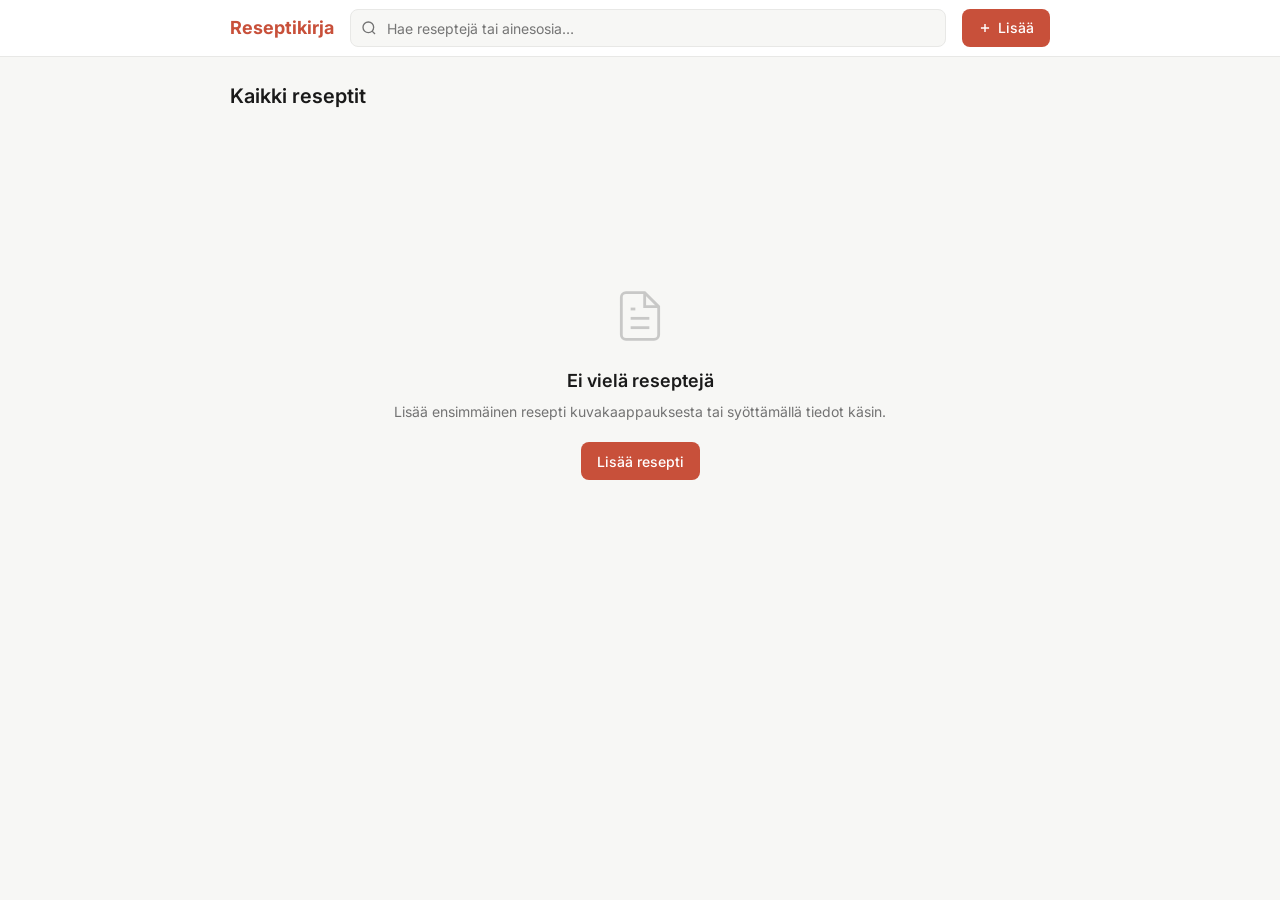
==== index.html @ 5a84fb11 "Rakenna reseptikirja-sovellus (HTML/CSS/JS) Ominaisuudet: - Reseptiluettelo hakutoiminnolla (otsikko" ====
<!DOCTYPE html>
<html lang="fi">
<head>
  <meta charset="UTF-8">
  <meta name="viewport" content="width=device-width, initial-scale=1">
  <title>Reseptikirja</title>
  <link rel="stylesheet" href="css/style.css">
</head>
<body>

<header class="topbar">
  <div class="container topbar-inner">
    <span class="logo">Reseptikirja</span>
    <div class="search-wrap">
      <svg width="16" height="16" viewBox="0 0 24 24" fill="none" stroke="currentColor" stroke-width="2">
        <circle cx="11" cy="11" r="8"/><path d="m21 21-4.35-4.35"/>
      </svg>
      <input id="search" type="search" placeholder="Hae reseptejä tai ainesosia…" autocomplete="off">
    </div>
    <a href="lisaa.html" class="btn btn-primary">
      <svg width="14" height="14" viewBox="0 0 24 24" fill="none" stroke="currentColor" stroke-width="2.5"><path d="M12 5v14M5 12h14"/></svg>
      Lisää
    </a>
  </div>
</header>

<main class="container">
  <div class="section-header">
    <h1>Kaikki reseptit</h1>
    <span id="recipe-count" class="count"></span>
  </div>

  <div id="recipe-grid" class="grid"></div>

  <div id="empty-state" class="empty" hidden>
    <svg width="56" height="56" viewBox="0 0 24 24" fill="none" stroke="currentColor" stroke-width="1.2">
      <path d="M14 2H6a2 2 0 0 0-2 2v16a2 2 0 0 0 2 2h12a2 2 0 0 0 2-2V8z"/>
      <polyline points="14 2 14 8 20 8"/>
      <line x1="16" y1="13" x2="8" y2="13"/>
      <line x1="16" y1="17" x2="8" y2="17"/>
      <polyline points="10 9 9 9 8 9"/>
    </svg>
    <h2>Ei vielä reseptejä</h2>
    <p>Lisää ensimmäinen resepti kuvakaappauksesta tai syöttämällä tiedot käsin.</p>
    <a href="lisaa.html" class="btn btn-primary">Lisää resepti</a>
  </div>
</main>

<script src="js/db.js"></script>
<script src="js/index.js"></script>
</body>
</html>
---- css/style.css ----
@import url('https://fonts.googleapis.com/css2?family=Inter:wght@400;500;600;700&display=swap');

*, *::before, *::after { box-sizing: border-box; margin: 0; padding: 0; }

:root {
  --accent: #c8503a;
  --accent-light: #fdf1ee;
  --text: #1a1a1a;
  --muted: #737373;
  --border: #e8e8e6;
  --surface: #ffffff;
  --bg: #f7f7f5;
  --radius: 10px;
  --shadow: 0 1px 4px rgba(0,0,0,.07), 0 0 0 1px var(--border);
}

body {
  font-family: 'Inter', sans-serif;
  background: var(--bg);
  color: var(--text);
  line-height: 1.55;
  min-height: 100vh;
}

a { color: inherit; text-decoration: none; }

/* ── Layout ── */
.container {
  max-width: 860px;
  margin: 0 auto;
  padding: 0 20px;
}

/* ── Top bar ── */
.topbar {
  background: var(--surface);
  border-bottom: 1px solid var(--border);
  position: sticky;
  top: 0;
  z-index: 10;
}
.topbar-inner {
  display: flex;
  align-items: center;
  gap: 16px;
  height: 56px;
}
.logo {
  font-size: 18px;
  font-weight: 700;
  color: var(--accent);
  white-space: nowrap;
}
.search-wrap {
  flex: 1;
  position: relative;
}
.search-wrap svg {
  position: absolute;
  left: 11px;
  top: 50%;
  transform: translateY(-50%);
  color: var(--muted);
  pointer-events: none;
}
#search {
  width: 100%;
  height: 38px;
  border: 1px solid var(--border);
  border-radius: 8px;
  padding: 0 12px 0 36px;
  font: inherit;
  font-size: 14px;
  background: var(--bg);
  outline: none;
  transition: border-color .15s;
}
#search:focus { border-color: var(--accent); background: var(--surface); }

/* ── Buttons ── */
.btn {
  display: inline-flex;
  align-items: center;
  gap: 6px;
  height: 38px;
  padding: 0 16px;
  border-radius: 8px;
  border: none;
  font: inherit;
  font-size: 14px;
  font-weight: 500;
  cursor: pointer;
  transition: opacity .15s, background .15s;
  white-space: nowrap;
}
.btn-primary { background: var(--accent); color: #fff; }
.btn-primary:hover { opacity: .88; }
.btn-ghost { background: transparent; color: var(--text); border: 1px solid var(--border); }
.btn-ghost:hover { background: var(--bg); }
.btn-danger { background: transparent; color: #c0392b; border: 1px solid #e8c5c2; }
.btn-danger:hover { background: #fdf1ee; }
.btn-sm { height: 30px; padding: 0 10px; font-size: 13px; }
.btn:disabled { opacity: .45; cursor: not-allowed; }

/* ── Recipe grid ── */
.section-header {
  display: flex;
  align-items: center;
  justify-content: space-between;
  padding: 24px 0 16px;
}
.section-header h1 { font-size: 20px; font-weight: 600; }
.count { font-size: 13px; color: var(--muted); }

.grid {
  display: grid;
  grid-template-columns: repeat(auto-fill, minmax(220px, 1fr));
  gap: 14px;
  padding-bottom: 80px;
}

.card {
  display: block;
  background: var(--surface);
  border-radius: var(--radius);
  box-shadow: var(--shadow);
  padding: 18px;
  transition: box-shadow .15s, transform .15s;
  cursor: pointer;
}
.card:hover {
  box-shadow: 0 4px 16px rgba(0,0,0,.1), 0 0 0 1px var(--border);
  transform: translateY(-1px);
}
.card-title {
  font-size: 16px;
  font-weight: 600;
  margin-bottom: 4px;
  line-height: 1.3;
}
.card-meta {
  font-size: 13px;
  color: var(--muted);
  margin-bottom: 10px;
}

/* ── Tags ── */
.tags { display: flex; flex-wrap: wrap; gap: 5px; }
.tag {
  font-size: 12px;
  font-weight: 500;
  padding: 2px 8px;
  border-radius: 20px;
  background: var(--accent-light);
  color: var(--accent);
}

/* ── Empty state ── */
.empty {
  text-align: center;
  padding: 80px 20px;
  color: var(--muted);
}
.empty svg { margin-bottom: 16px; opacity: .35; }
.empty h2 { font-size: 18px; font-weight: 600; color: var(--text); margin-bottom: 6px; }
.empty p { font-size: 14px; margin-bottom: 20px; }

/* ── Back link ── */
.back-link {
  display: inline-flex;
  align-items: center;
  gap: 5px;
  font-size: 14px;
  color: var(--muted);
  padding: 20px 0 0;
  transition: color .15s;
}
.back-link:hover { color: var(--text); }

/* ── Recipe view ── */
.recipe-header { padding: 20px 0 24px; border-bottom: 1px solid var(--border); margin-bottom: 28px; }
.recipe-title { font-size: 28px; font-weight: 700; line-height: 1.25; margin-bottom: 8px; }
.recipe-meta { display: flex; align-items: center; gap: 12px; flex-wrap: wrap; }
.servings-control {
  display: flex;
  align-items: center;
  gap: 8px;
  background: var(--bg);
  border: 1px solid var(--border);
  border-radius: 8px;
  padding: 5px 12px;
  font-size: 14px;
  font-weight: 500;
}
.servings-btn {
  width: 22px; height: 22px;
  border-radius: 50%;
  border: 1px solid var(--border);
  background: var(--surface);
  cursor: pointer;
  font-size: 16px;
  line-height: 1;
  display: flex; align-items: center; justify-content: center;
  color: var(--accent);
  transition: background .15s;
}
.servings-btn:hover { background: var(--accent-light); }
#servings-value { min-width: 20px; text-align: center; }

.recipe-actions { display: flex; gap: 8px; }

.recipe-body { display: grid; grid-template-columns: 300px 1fr; gap: 40px; padding-bottom: 60px; }
@media (max-width: 640px) { .recipe-body { grid-template-columns: 1fr; } }

.ingredients-col h2, .instructions-col h2 {
  font-size: 15px;
  font-weight: 600;
  text-transform: uppercase;
  letter-spacing: .04em;
  color: var(--muted);
  margin-bottom: 14px;
}
.section-name {
  font-size: 14px;
  font-weight: 600;
  margin: 16px 0 8px;
  color: var(--text);
}
.section-name:first-child { margin-top: 0; }

.ingredients-table { width: 100%; border-collapse: collapse; }
.ingredients-table td { padding: 5px 0; vertical-align: top; font-size: 15px; }
.ingredients-table td.amt { color: var(--muted); padding-right: 14px; white-space: nowrap; text-align: right; font-variant-numeric: tabular-nums; }

.instructions-list { padding-left: 0; list-style: none; counter-reset: step; }
.instructions-list li {
  counter-increment: step;
  display: flex;
  gap: 14px;
  padding: 10px 0;
  border-bottom: 1px solid var(--border);
  font-size: 15px;
  line-height: 1.6;
}
.instructions-list li:last-child { border-bottom: none; }
.instructions-list li::before {
  content: counter(step);
  min-width: 24px;
  height: 24px;
  border-radius: 50%;
  background: var(--accent);
  color: #fff;
  font-size: 12px;
  font-weight: 700;
  display: flex;
  align-items: center;
  justify-content: center;
  flex-shrink: 0;
  margin-top: 2px;
}

.notes-box {
  background: var(--accent-light);
  border-left: 3px solid var(--accent);
  border-radius: 0 var(--radius) var(--radius) 0;
  padding: 14px 16px;
  margin-top: 20px;
  font-size: 14px;
  line-height: 1.6;
}
.notes-box strong { display: block; margin-bottom: 4px; font-size: 13px; color: var(--accent); }

/* ── Add/Edit form ── */
.page-title { font-size: 22px; font-weight: 700; padding: 20px 0 24px; }

.form-card {
  background: var(--surface);
  border-radius: var(--radius);
  box-shadow: var(--shadow);
  padding: 24px;
  margin-bottom: 16px;
}
.form-card h3 { font-size: 15px; font-weight: 600; margin-bottom: 16px; }

.field { margin-bottom: 16px; }
.field:last-child { margin-bottom: 0; }
.field label {
  display: block;
  font-size: 13px;
  font-weight: 500;
  margin-bottom: 5px;
  color: var(--muted);
}
.field input[type=text],
.field input[type=number],
.field textarea,
.field select {
  width: 100%;
  border: 1px solid var(--border);
  border-radius: 7px;
  padding: 9px 12px;
  font: inherit;
  font-size: 15px;
  outline: none;
  transition: border-color .15s;
  background: var(--surface);
}
.field input:focus,
.field textarea:focus { border-color: var(--accent); }
.field textarea { resize: vertical; min-height: 80px; }

.row { display: flex; gap: 12px; }
.row .field { flex: 1; }

/* ── Upload area ── */
.upload-area {
  border: 2px dashed var(--border);
  border-radius: var(--radius);
  padding: 40px 20px;
  text-align: center;
  cursor: pointer;
  transition: border-color .15s, background .15s;
  background: var(--bg);
  position: relative;
}
.upload-area:hover, .upload-area.drag-over {
  border-color: var(--accent);
  background: var(--accent-light);
}
.upload-area input[type=file] {
  position: absolute; inset: 0; opacity: 0; cursor: pointer; width: 100%; height: 100%;
}
.upload-area svg { color: var(--muted); margin-bottom: 10px; }
.upload-area p { font-size: 14px; color: var(--muted); }
.upload-area strong { color: var(--accent); }
.upload-preview {
  max-width: 100%; max-height: 300px; border-radius: 8px; margin-top: 14px;
  display: none;
}

.api-key-section { margin-bottom: 16px; }
.api-key-toggle {
  background: none; border: none; cursor: pointer;
  font: inherit; font-size: 13px; color: var(--muted);
  display: flex; align-items: center; gap: 5px;
  padding: 0;
}
.api-key-toggle:hover { color: var(--text); }
.api-key-form { margin-top: 8px; display: none; }
.api-key-form.open { display: block; }

/* ── Ingredient section editor ── */
.ing-section { margin-bottom: 20px; }
.ing-section-header {
  display: flex;
  align-items: center;
  gap: 8px;
  margin-bottom: 8px;
}
.ing-section-header input {
  flex: 1;
  border: 1px solid var(--border);
  border-radius: 6px;
  padding: 6px 10px;
  font: inherit;
  font-size: 14px;
  font-weight: 600;
  outline: none;
}
.ing-section-header input:focus { border-color: var(--accent); }

.ing-row {
  display: grid;
  grid-template-columns: 80px 70px 1fr auto;
  gap: 6px;
  align-items: center;
  margin-bottom: 6px;
}
.ing-row input {
  border: 1px solid var(--border);
  border-radius: 6px;
  padding: 7px 9px;
  font: inherit;
  font-size: 14px;
  outline: none;
}
.ing-row input:focus { border-color: var(--accent); }

.remove-btn {
  background: none; border: none; cursor: pointer;
  color: var(--muted); font-size: 18px; line-height: 1;
  padding: 4px;
  border-radius: 4px;
  transition: color .15s, background .15s;
}
.remove-btn:hover { color: #c0392b; background: #fdf1ee; }

.add-btn {
  background: none; border: 1px dashed var(--border);
  border-radius: 6px;
  padding: 7px 12px;
  font: inherit;
  font-size: 13px;
  color: var(--muted);
  cursor: pointer;
  width: 100%;
  transition: border-color .15s, color .15s;
  margin-top: 4px;
}
.add-btn:hover { border-color: var(--accent); color: var(--accent); }

/* ── Instructions editor ── */
.step-row {
  display: flex;
  gap: 8px;
  align-items: flex-start;
  margin-bottom: 8px;
}
.step-num {
  min-width: 24px; height: 24px;
  background: var(--accent);
  color: #fff;
  border-radius: 50%;
  font-size: 12px;
  font-weight: 700;
  display: flex; align-items: center; justify-content: center;
  flex-shrink: 0;
  margin-top: 9px;
}
.step-row textarea {
  flex: 1;
  border: 1px solid var(--border);
  border-radius: 6px;
  padding: 8px 10px;
  font: inherit;
  font-size: 14px;
  resize: vertical;
  min-height: 60px;
  outline: none;
}
.step-row textarea:focus { border-color: var(--accent); }

/* ── Form footer ── */
.form-footer {
  display: flex;
  gap: 10px;
  justify-content: flex-end;
  padding: 12px 0 60px;
}

/* ── Toast ── */
.toast {
  position: fixed;
  bottom: 24px;
  left: 50%;
  transform: translateX(-50%) translateY(80px);
  background: #1a1a1a;
  color: #fff;
  padding: 10px 20px;
  border-radius: 8px;
  font-size: 14px;
  font-weight: 500;
  transition: transform .25s ease;
  z-index: 100;
  pointer-events: none;
}
.toast.show { transform: translateX(-50%) translateY(0); }

/* ── Spinner ── */
.spinner {
  width: 16px; height: 16px;
  border: 2px solid rgba(255,255,255,.4);
  border-top-color: #fff;
  border-radius: 50%;
  animation: spin .6s linear infinite;
  display: inline-block;
}
@keyframes spin { to { transform: rotate(360deg); } }

/* ── Tags input ── */
.tags-input-wrap {
  display: flex;
  flex-wrap: wrap;
  gap: 6px;
  border: 1px solid var(--border);
  border-radius: 7px;
  padding: 7px 10px;
  cursor: text;
  transition: border-color .15s;
  min-height: 42px;
  align-items: center;
}
.tags-input-wrap:focus-within { border-color: var(--accent); }
.tags-input-wrap .tag { cursor: default; }
.tags-input-wrap .tag button {
  background: none; border: none; cursor: pointer;
  color: var(--accent); margin-left: 3px; padding: 0; font-size: 12px;
}
.tags-input-wrap input {
  border: none; outline: none; font: inherit; font-size: 14px;
  background: transparent; min-width: 80px; flex: 1;
}
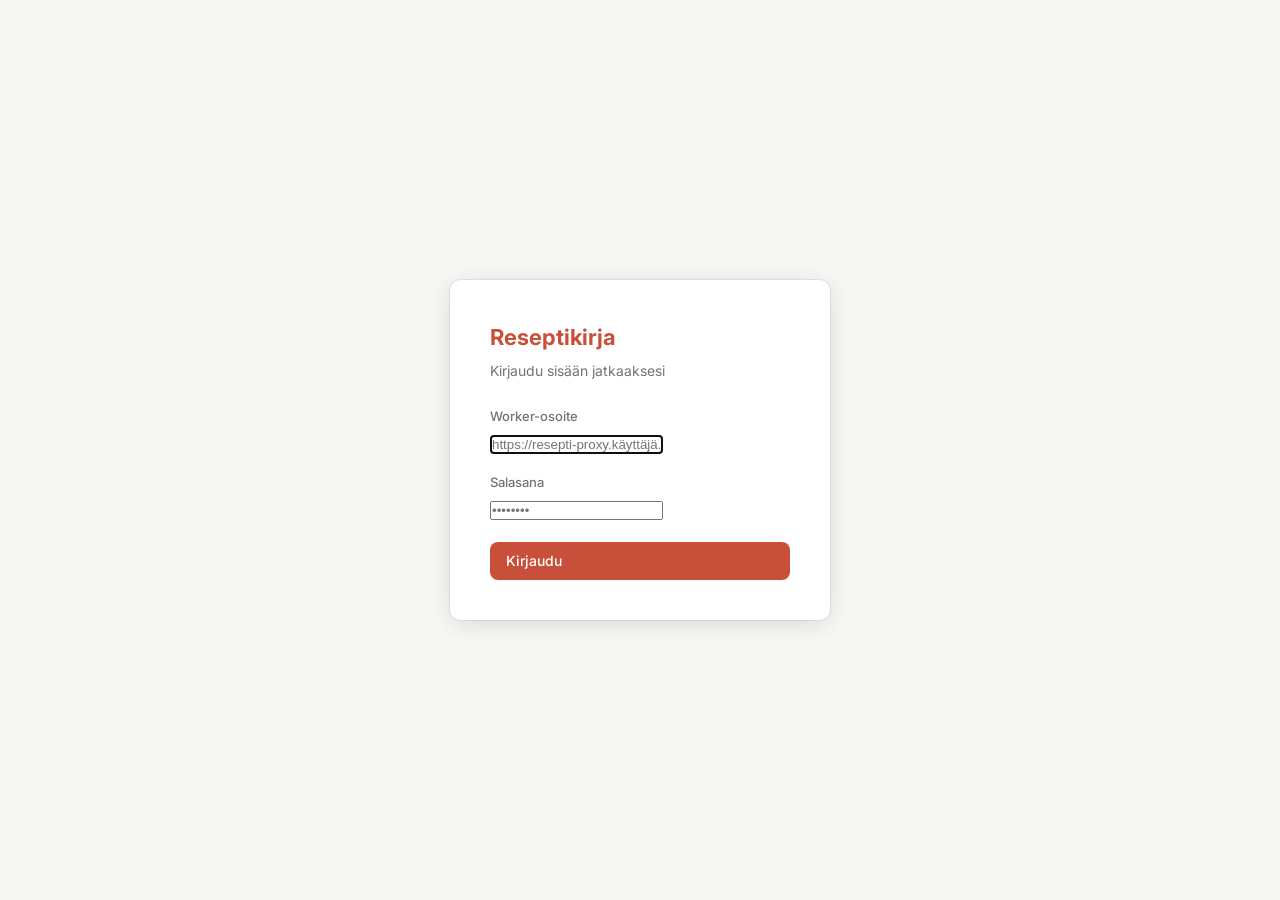
==== commit 69905eba: "Lisää Cloudflare Worker -proxy ja kirjautuminen - worker/index.js: proxy Anthropic-kutsuille, salasa" ====
--- a/index.html
+++ b/index.html
@@ -21,6 +21,7 @@
       <svg width="14" height="14" viewBox="0 0 24 24" fill="none" stroke="currentColor" stroke-width="2.5"><path d="M12 5v14M5 12h14"/></svg>
       Lisää
     </a>
+    <button id="btn-logout" class="btn-logout">Kirjaudu ulos</button>
   </div>
 </header>
 
@@ -47,6 +48,7 @@
 </main>
 
 <script src="js/db.js"></script>
+<script src="js/auth.js"></script>
 <script src="js/index.js"></script>
 </body>
 </html>
--- a/css/style.css
+++ b/css/style.css
@@ -500,3 +500,52 @@
   border: none; outline: none; font: inherit; font-size: 14px;
   background: transparent; min-width: 80px; flex: 1;
 }
+
+/* ── Login overlay ── */
+.login-overlay {
+  position: fixed;
+  inset: 0;
+  background: var(--bg);
+  display: flex;
+  align-items: center;
+  justify-content: center;
+  z-index: 1000;
+  padding: 20px;
+}
+.login-card {
+  background: var(--surface);
+  border-radius: var(--radius);
+  box-shadow: 0 4px 24px rgba(0,0,0,.12), 0 0 0 1px var(--border);
+  padding: 40px;
+  width: 100%;
+  max-width: 380px;
+}
+.login-logo {
+  font-size: 22px;
+  font-weight: 700;
+  color: var(--accent);
+  margin-bottom: 6px;
+}
+.login-sub {
+  font-size: 14px;
+  color: var(--muted);
+  margin-bottom: 24px;
+}
+.login-err {
+  font-size: 13px;
+  color: #c0392b;
+  margin-bottom: 8px;
+}
+
+/* ── Logout button ── */
+.btn-logout {
+  font-size: 13px;
+  color: var(--muted);
+  background: none;
+  border: none;
+  cursor: pointer;
+  font-family: inherit;
+  padding: 0 4px;
+  transition: color .15s;
+}
+.btn-logout:hover { color: var(--text); }
